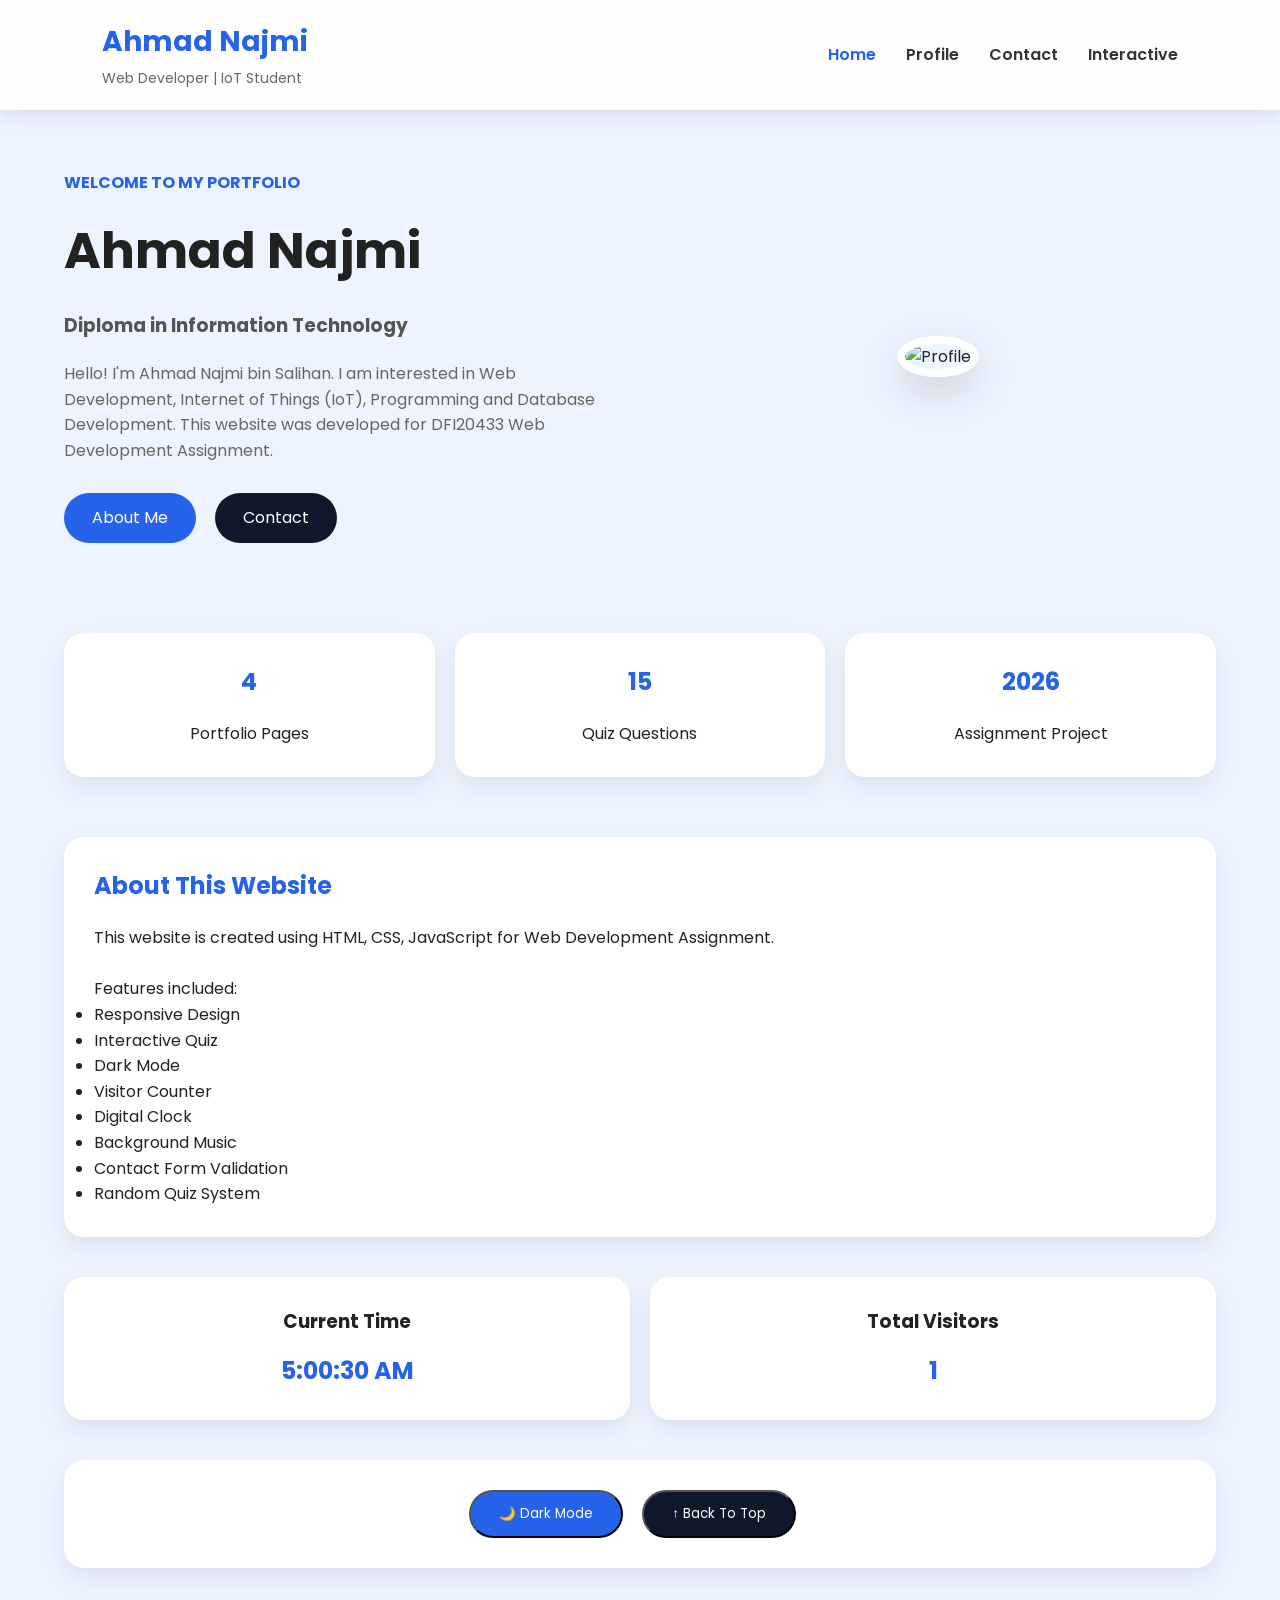
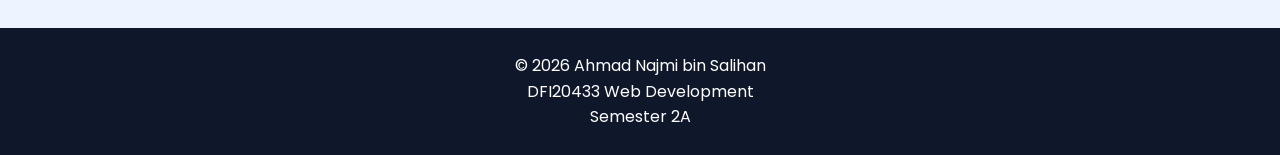
==== index.html @ d38cb369 "Add files via upload" ====
<!DOCTYPE html>
<html lang="en">

<head>
    <meta charset="UTF-8">
    <meta name="viewport" content="width=device-width, initial-scale=1.0">
    <title>Ahmad Najmi | Portfolio</title>

    <link rel="stylesheet" href="style.css">
    <script src="script.js" defer></script>
</head>

<body>

<!-- ================= HEADER ================= -->

<header>

    <div class="logo">
        <h2>Ahmad Najmi</h2>
        <span>Web Developer | IoT Student</span>
    </div>

    <nav>

        <ul>

            <li><a href="index.html" class="active">Home</a></li>

            <li><a href="profile.html">Profile</a></li>

            <li><a href="contact.html">Contact</a></li>

            <li><a href="game.html">Interactive</a></li>

        </ul>

    </nav>

</header>

<!-- ================= HERO ================= -->

<section class="hero">

    <div class="hero-content">

        <h4>WELCOME TO MY PORTFOLIO</h4>

        <h1>
            Ahmad Najmi
        </h1>

        <h3>
            Diploma in Information Technology
        </h3>

        <p>

            Hello! I'm Ahmad Najmi bin Salihan.

            I am interested in Web Development,
            Internet of Things (IoT),
            Programming and Database Development.

            This website was developed for
            DFI20433 Web Development Assignment.

        </p>

        <a href="profile.html" class="btn">
            About Me
        </a>

        <a href="contact.html" class="btn btn-dark">
            Contact
        </a>

    </div>

    <div class="hero-image">

        <img src="images/profile.jpeg" alt="Profile">

    </div>

</section>

<!-- ================= STATISTICS ================= -->

<section class="stats">

    <div class="card">

        <h2>4</h2>

        <p>
            Portfolio Pages
        </p>

    </div>

    <div class="card">

        <h2>15</h2>

        <p>
            Quiz Questions
        </p>

    </div>

    <div class="card">

        <h2>2026</h2>

        <p>
            Assignment Project
        </p>

    </div>

</section>

<!-- ================= ABOUT ================= -->

<section class="card">

    <h2>About This Website</h2>

    <p>

        This website is created using

        HTML,

        CSS,

        JavaScript

        for Web Development Assignment.

    </p>

    <br>

    <p>

        Features included:

    </p>

    <ul>

        <li>Responsive Design</li>

        <li>Interactive Quiz</li>

        <li>Dark Mode</li>

        <li>Visitor Counter</li>

        <li>Digital Clock</li>

        <li>Background Music</li>

        <li>Contact Form Validation</li>

        <li>Random Quiz System</li>

    </ul>

</section>

<!-- ================= CLOCK ================= -->

<section class="visitor-section">

    <div class="visitor-box">

        <h3>Current Time</h3>

        <h1 id="clock">

            00:00:00

        </h1>

    </div>

    <div class="visitor-box">

        <h3>Total Visitors</h3>

        <h1 id="visitorCount">

            0

        </h1>

    </div>

</section>

<!-- ================= BUTTON ================= -->

<section class="card" style="text-align:center;">

    <button class="btn" onclick="toggleDarkMode()">

        🌙 Dark Mode

    </button>

    <button class="btn btn-dark" onclick="topFunction()">

        ↑ Back To Top

    </button>

</section>

<!-- ================= FOOTER ================= -->

<footer>

    <p>

        © 2026 Ahmad Najmi bin Salihan

    </p>

    <p>

        DFI20433 Web Development

    </p>

    <p>

        Semester 2A

    </p>

</footer>

</body>

</html>
---- style.css ----
/* =========================
   GOOGLE FONT
========================= */
@import url('https://fonts.googleapis.com/css2?family=Poppins:wght@300;400;500;600;700&display=swap');

/* =========================
   RESET
========================= */

*{
    margin:0;
    padding:0;
    box-sizing:border-box;
    font-family:'Poppins',sans-serif;
    scroll-behavior:smooth;
}

body{
    background:#eef4ff;
    color:#222;
    line-height:1.6;
}

/* =========================
   HEADER
========================= */

header{
    width:100%;
    position:sticky;
    top:0;
    z-index:1000;

    display:flex;
    justify-content:space-between;
    align-items:center;

    padding:20px 8%;

    background:rgba(255,255,255,.9);
    backdrop-filter:blur(15px);

    box-shadow:0 5px 20px rgba(0,0,0,.1);
}

.logo h2{
    color:#2563eb;
    font-size:28px;
}

.logo span{
    color:#666;
    font-size:14px;
}

nav ul{
    display:flex;
    list-style:none;
}

nav ul li{
    margin-left:30px;
}

nav ul li a{
    text-decoration:none;
    color:#333;
    font-weight:600;
    transition:.3s;
}

nav ul li a:hover,
nav ul li a.active{
    color:#2563eb;
}

/* =========================
   HERO
========================= */

.hero{
    width:90%;
    margin:60px auto;

    display:grid;
    grid-template-columns:1fr 1fr;
    gap:40px;
    align-items:center;
}

.hero-image{
    text-align:center;
}

.hero-image img{
    width:320px;
    height:320px;
    object-fit:cover;
    border-radius:50%;
    border:8px solid white;
    box-shadow:0 15px 40px rgba(0,0,0,.15);
}

.hero-content h4{
    color:#2563eb;
    margin-bottom:15px;
}

.hero-content h1{
    font-size:50px;
    margin-bottom:20px;
}

.hero-content h3{
    color:#555;
    margin-bottom:20px;
}

.hero-content p{
    color:#666;
    margin-bottom:30px;
}

/* =========================
   BUTTON
========================= */

.btn{
    display:inline-block;
    padding:12px 28px;
    margin-right:15px;

    background:#2563eb;
    color:white;
    text-decoration:none;
    border-radius:30px;
    transition:.3s;
}

.btn:hover{
    background:#1d4ed8;
    transform:translateY(-3px);
}

.btn-dark{
    background:#0f172a;
}

.btn-dark:hover{
    background:#020617;
}

/* =========================
   CARD
========================= */

.card{
    background:white;
    padding:30px;
    border-radius:20px;
    margin:30px auto;
    width:90%;

    box-shadow:0 10px 25px rgba(0,0,0,.08);
}

.card h2{
    color:#2563eb;
    margin-bottom:20px;
}

/* =========================
   STATS
========================= */

.stats{
    width:90%;
    margin:auto;

    display:grid;
    grid-template-columns:repeat(3,1fr);
    gap:20px;
}

.stats .card{
    width:100%;
    text-align:center;
}

/* =========================
   PROFILE
========================= */

.profile-banner{
    text-align:center;
    margin:50px 0;
}

.profile-pic{
    width:220px;
    height:220px;
    border-radius:50%;
    object-fit:cover;
    border:8px solid white;
    box-shadow:0 10px 30px rgba(0,0,0,.2);
}

.profile-banner h1{
    margin-top:20px;
}

/* =========================
   TABLE
========================= */

.resume-table{
    width:100%;
    border-collapse:collapse;
}

.resume-table th,
.resume-table td{
    border:1px solid #ddd;
    padding:15px;
}

.resume-table th{
    background:#2563eb;
    color:white;
}

/* =========================
   SKILLS
========================= */

.skills-container{
    display:grid;
    grid-template-columns:repeat(4,1fr);
    gap:15px;
}

.skill-item{
    background:#2563eb;
    color:white;
    padding:18px;
    border-radius:10px;
    text-align:center;
    transition:.3s;
}

.skill-item:hover{
    transform:scale(1.05);
}

/* =========================
   PROGRESS BAR
========================= */

.progress{
    width:100%;
    background:#dbeafe;
    border-radius:20px;
    margin-bottom:20px;
}

.progress-bar{
    background:#2563eb;
    color:white;
    padding:10px;
    border-radius:20px;
    text-align:center;
}

/* =========================
   CONTACT
========================= */

.contact-container{
    width:90%;
    margin:50px auto;

    display:grid;
    grid-template-columns:1fr 2fr;
    gap:30px;
}

.contact-info,
.form-container{
    background:white;
    padding:30px;
    border-radius:20px;
    box-shadow:0 10px 25px rgba(0,0,0,.08);
}

.info-box{
    margin-bottom:20px;
    padding:15px;
    background:#eff6ff;
    border-left:5px solid #2563eb;
}

.info-box h3{
    color:#2563eb;
}

form label{
    display:block;
    margin-top:15px;
    margin-bottom:5px;
    font-weight:600;
}

form input,
form textarea,
form select{
    width:100%;
    padding:12px;
    border:1px solid #ccc;
    border-radius:8px;
}

.radio-options,
.checkbox-options{
    margin-top:10px;
}

.error-msg{
    color:red;
    font-size:13px;
}

form button{
    margin-top:20px;
    width:100%;
    padding:14px;
    background:#2563eb;
    color:white;
    border:none;
    border-radius:10px;
    cursor:pointer;
    transition:.3s;
}

form button:hover{
    background:#1d4ed8;
}

/* =========================
   QUIZ
========================= */

.quiz-layout{
    width:90%;
    margin:50px auto;

    display:grid;
    grid-template-columns:2fr 1fr;
    gap:25px;
}

.quiz-box,
.sidebar-info{
    background:white;
    padding:30px;
    border-radius:20px;
    box-shadow:0 10px 25px rgba(0,0,0,.08);
}

.option{
    width:100%;
    display:block;
    margin:12px 0;
    padding:15px;
    background:#dbeafe;
    border:none;
    border-radius:10px;
    cursor:pointer;
    transition:.3s;
}

.option:hover{
    background:#93c5fd;
}

#result{
    margin-top:20px;
    font-size:22px;
    font-weight:bold;
}

/* =========================
   VISITOR
========================= */

.visitor-section{
    width:90%;
    margin:40px auto;

    display:grid;
    grid-template-columns:repeat(2,1fr);
    gap:20px;
}

.visitor-box{
    background:white;
    text-align:center;
    padding:30px;
    border-radius:20px;
    box-shadow:0 10px 25px rgba(0,0,0,.08);
}

.visitor-box h1{
    color:#2563eb;
    margin-top:15px;
}

/* =========================
   FOOTER
========================= */

footer{
    margin-top:60px;
    background:#0f172a;
    color:white;
    text-align:center;
    padding:25px;
}

/* =========================
   SCROLLBAR
========================= */

::-webkit-scrollbar{
    width:10px;
}

::-webkit-scrollbar-thumb{
    background:#2563eb;
    border-radius:20px;
}

/* =========================
   ANIMATION
========================= */

.card,
.quiz-box,
.contact-info,
.form-container,
.sidebar-info{
    animation:fadeUp .8s ease;
}

@keyframes fadeUp{

from{
    opacity:0;
    transform:translateY(40px);
}

to{
    opacity:1;
    transform:translateY(0);
}

}

/* =========================
   DARK MODE
========================= */

.dark-mode{
    background:#0f172a;
    color:white;
}

.dark-mode .card,
.dark-mode .quiz-box,
.dark-mode .sidebar-info,
.dark-mode .contact-info,
.dark-mode .form-container{
    background:#1e293b;
    color:white;
}

.dark-mode header{
    background:#1e293b;
}

.dark-mode nav a{
    color:white;
}

/* =========================
   RESPONSIVE
========================= */

@media(max-width:992px){

.hero,
.stats,
.contact-container,
.quiz-layout,
.visitor-section{
    grid-template-columns:1fr;
}

.skills-container{
    grid-template-columns:repeat(2,1fr);
}

header{
    flex-direction:column;
}

nav ul{
    flex-wrap:wrap;
    justify-content:center;
}

.hero-content h1{
    font-size:38px;
}

}

@media(max-width:768px){

.hero-image img{
    width:220px;
    height:220px;
}

.skills-container{
    grid-template-columns:1fr;
}

.logo{
    text-align:center;
}

nav ul li{
    margin:10px;
}

.card{
    width:95%;
}

}
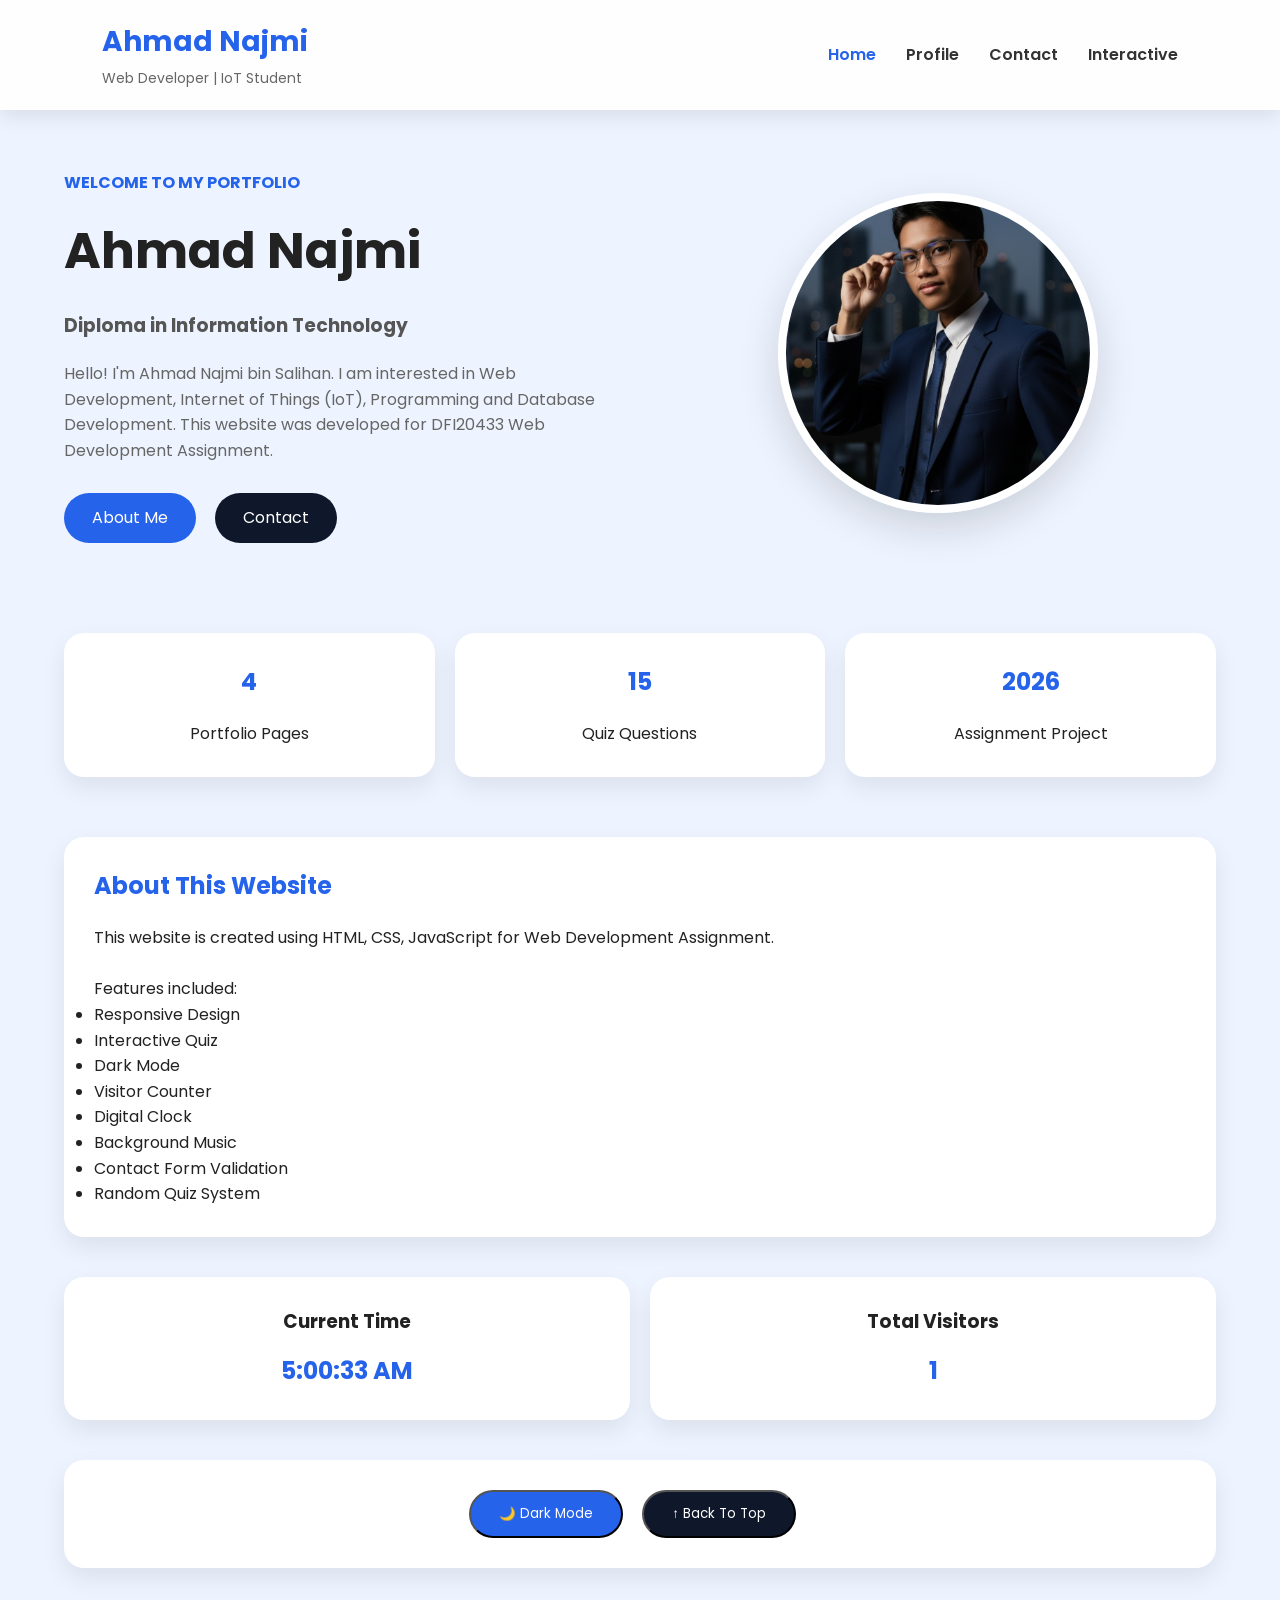
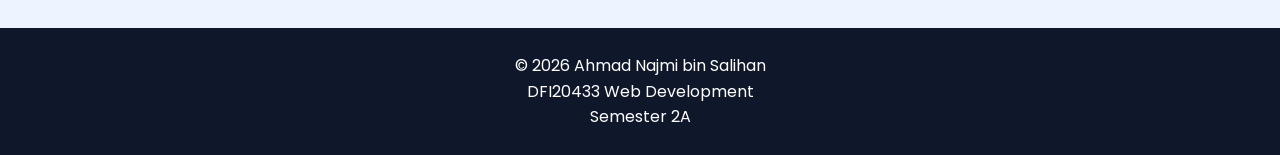
==== commit 6a3a33cc: "Fix HTML formatting and structure" ====
--- a/index.html
+++ b/index.html
@@ -80,7 +80,7 @@
 
     <div class="hero-image">
 
-        <img src="images/profile.jpeg" alt="Profile">
+        <img src="profile.jpeg" alt="Profile">
 
     </div>
 
@@ -246,4 +246,4 @@
 
 </body>
 
-</html>+</html>
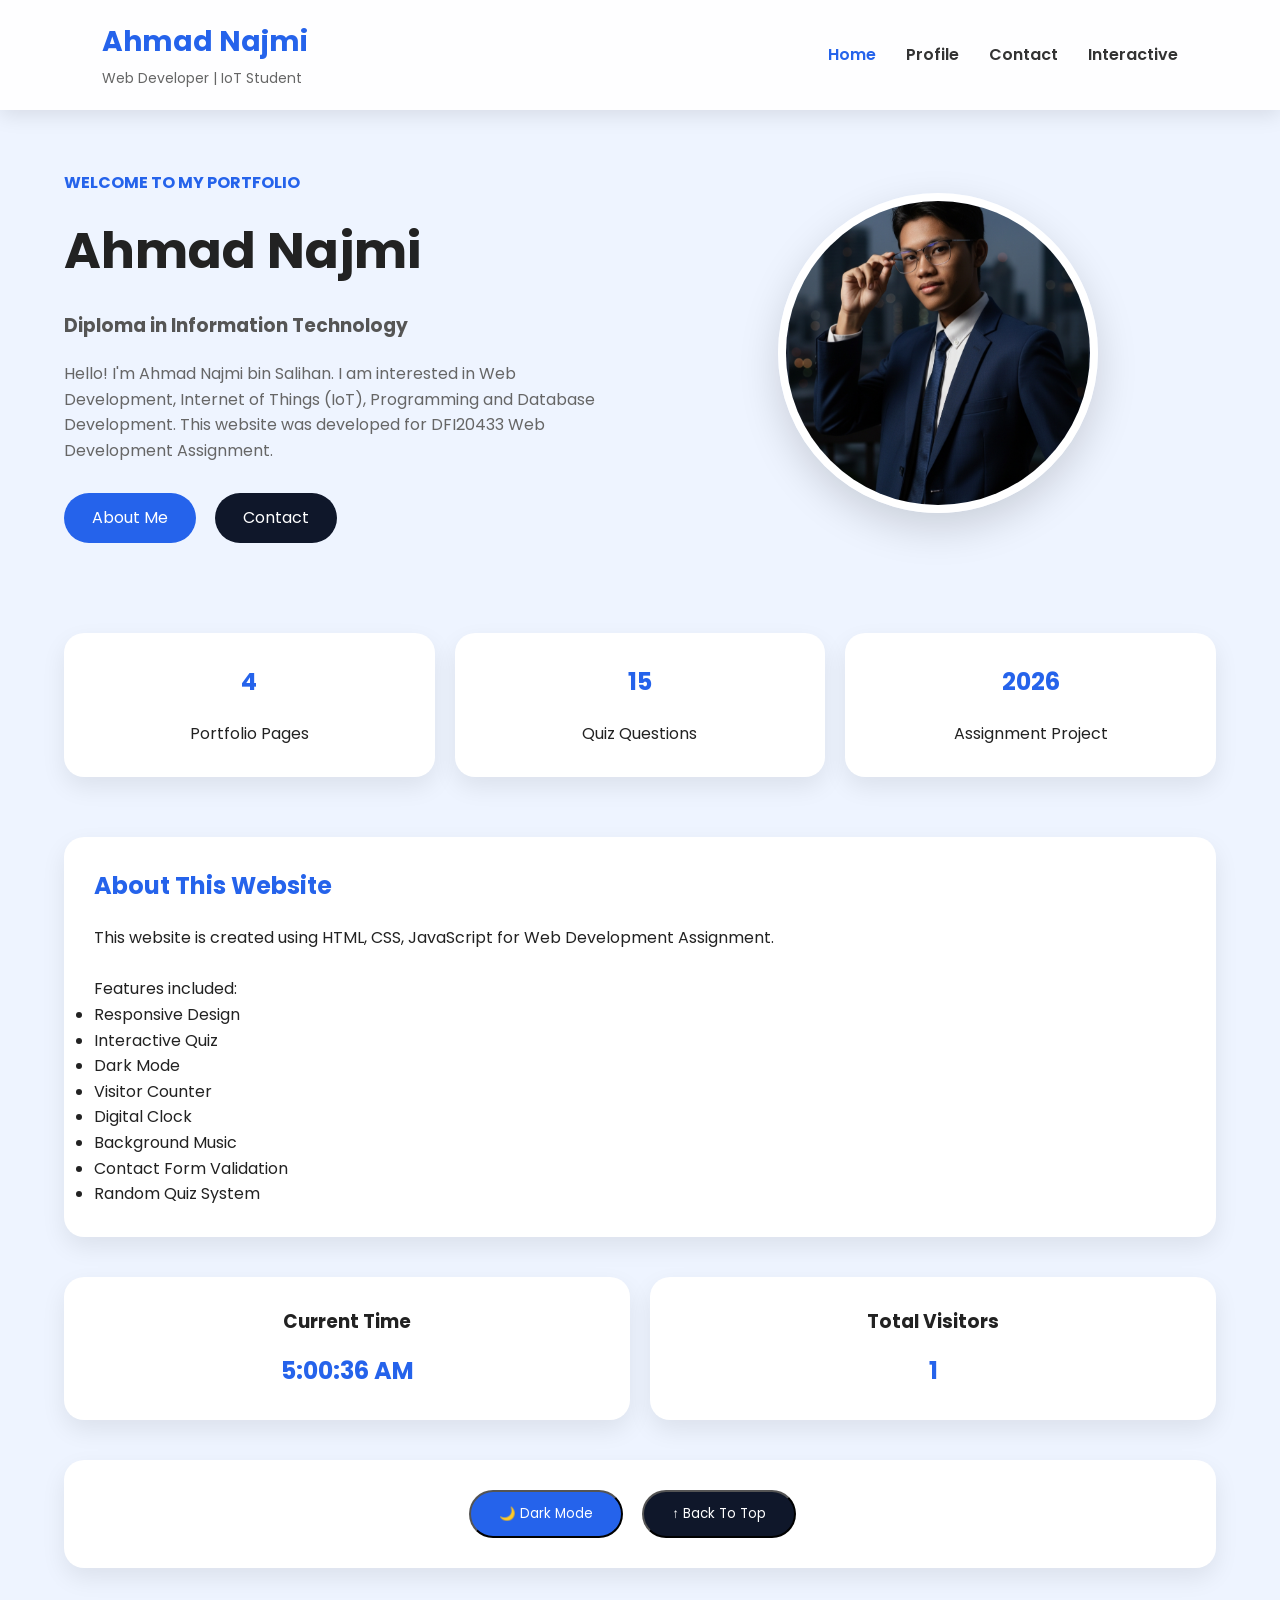
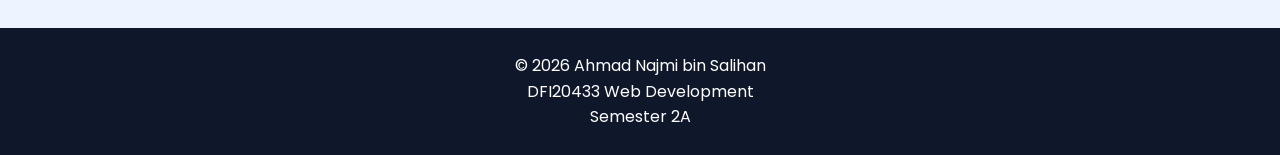
==== commit 7e9fdf02: "Add files via upload" ====
--- a/index.html
+++ b/index.html
@@ -246,4 +246,4 @@
 
 </body>
 
-</html>
+</html>
--- a/style.css
+++ b/style.css
@@ -547,4 +547,42 @@
     width:95%;
 }
 
+}
+/* Radio Button */
+
+.radio-group{
+    display:flex;
+    gap:30px;
+    margin:10px 0 20px;
+}
+
+.radio-group label{
+    display:flex;
+    align-items:center;
+    gap:8px;
+    font-size:16px;
+    cursor:pointer;
+}
+
+.radio-group input[type="radio"]{
+    width:18px;
+    height:18px;
+}
+
+/* Checkbox */
+
+.checkbox-options{
+    margin:20px 0;
+}
+
+.checkbox-options label{
+    display:flex;
+    align-items:center;
+    gap:10px;
+    cursor:pointer;
+}
+
+.checkbox-options input[type="checkbox"]{
+    width:18px;
+    height:18px;
 }
